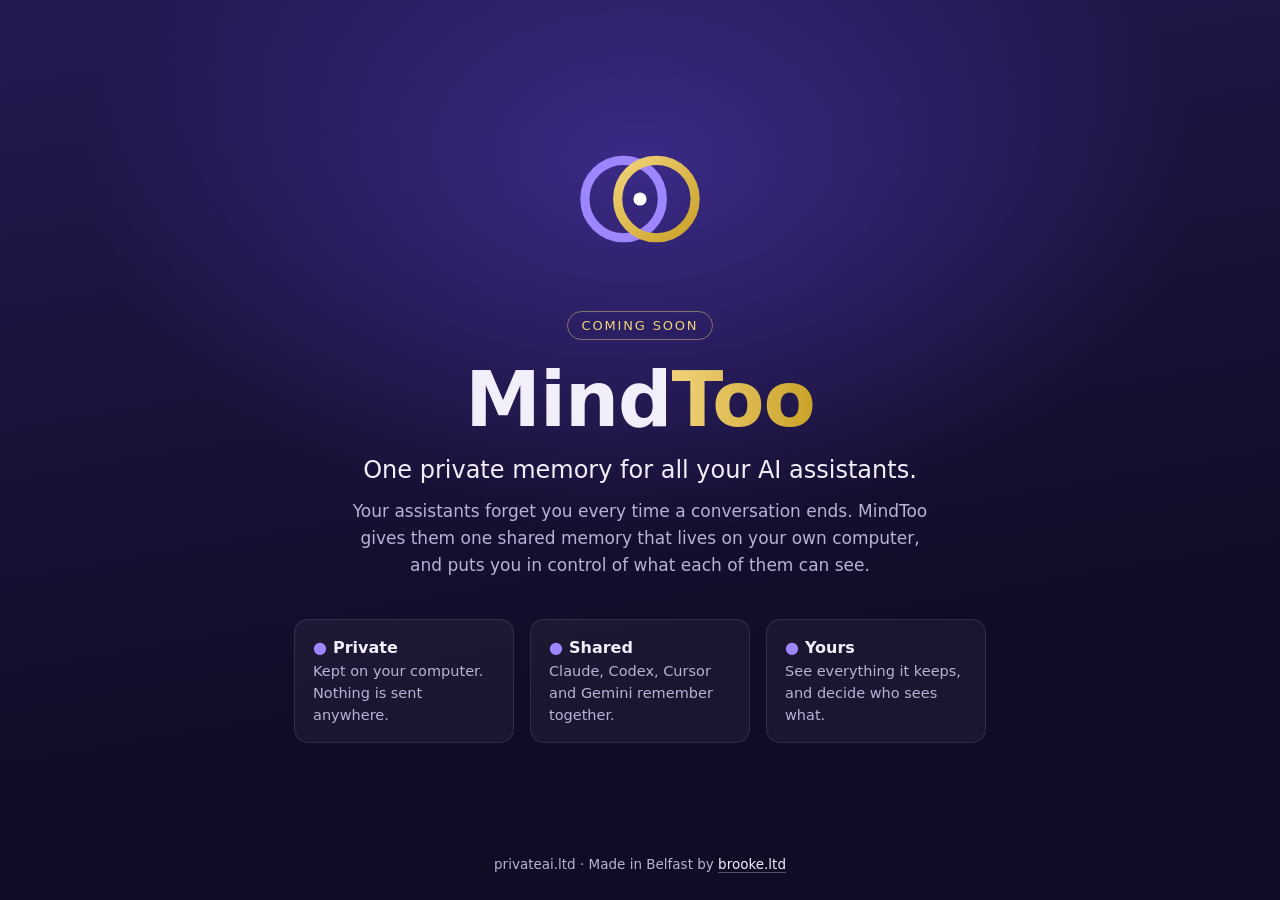
==== index.html @ b86e05c0 "privateai.ltd: MindToo coming-soon page (tally) Co-Authored-By: Claude Opus 5.5 <noreply@anthropic.c" ====
<!doctype html>
<html lang="en-GB">
<head>
<meta charset="utf-8">
<meta name="viewport" content="width=device-width, initial-scale=1">
<title>MindToo is coming soon · privateai.ltd</title>
<meta name="description" content="MindToo: one private memory for all your AI assistants, on your own computer. Coming soon from brooke.ltd, Belfast.">
<link rel="icon" href="icon.png">
<meta property="og:title" content="MindToo is coming soon">
<meta property="og:description" content="One private memory for all your AI assistants, on your own computer.">
<meta property="og:image" content="icon.png">
<style>
  :root { --deep: #110c26; --deep-2: #231a52; --ink: #f2effa; --muted: #b9b1d6; --violet: #9d86ff; --gold: #f1d27a; --gold-2: #c9a227; }
  * { box-sizing: border-box; }
  html { background: #110c26; }
  body { margin: 0; color: var(--ink); font-family: ui-sans-serif, system-ui, -apple-system, "Segoe UI", Roboto, "Helvetica Neue", Arial, sans-serif;
    background: radial-gradient(900px 600px at 50% 18%, #3a2a86 0%, transparent 62%), linear-gradient(170deg, var(--deep-2), var(--deep) 70%);
    display: flex; flex-direction: column; min-height: 100vh; }
  main { flex: 1; display: flex; flex-direction: column; align-items: center; justify-content: center; text-align: center; padding: 56px 20px 32px; }
  .mark { width: 168px; height: 168px; margin-bottom: 28px; }
  .mark .ring-a { transform-origin: 206px 256px; animation: drift-a 7s ease-in-out infinite; }
  .mark .ring-b { transform-origin: 306px 256px; animation: drift-b 7s ease-in-out infinite; }
  .mark .core { animation: glow 3.5s ease-in-out infinite; }
  @keyframes drift-a { 0%, 100% { transform: translateX(0); } 50% { transform: translateX(10px); } }
  @keyframes drift-b { 0%, 100% { transform: translateX(0); } 50% { transform: translateX(-10px); } }
  @keyframes glow { 0%, 100% { opacity: 1; } 50% { opacity: .55; } }
  @media (prefers-reduced-motion: reduce) { .mark * { animation: none !important; } }
  .soon { display: inline-block; font-size: 13px; letter-spacing: .14em; text-transform: uppercase; color: var(--gold);
    border: 1px solid rgba(241, 210, 122, .45); border-radius: 999px; padding: 6px 14px; margin-bottom: 22px; }
  h1 { font-size: clamp(44px, 8vw, 76px); line-height: 1; margin: 0 0 18px; letter-spacing: -1px; font-weight: 750; }
  h1 span { background: linear-gradient(90deg, var(--gold), var(--gold-2)); -webkit-background-clip: text; background-clip: text; color: transparent; }
  .tag { font-size: clamp(19px, 2.6vw, 24px); margin: 0 0 14px; font-weight: 500; }
  .lede { max-width: 34em; color: var(--muted); font-size: 17px; line-height: 1.6; margin: 0 auto 40px; }
  .points { display: grid; grid-template-columns: repeat(3, minmax(0, 220px)); gap: 16px; justify-content: center; width: 100%; }
  .point { background: rgba(255, 255, 255, .045); border: 1px solid rgba(255, 255, 255, .09); border-radius: 14px; padding: 18px 18px 16px; text-align: left; }
  .point b { display: block; font-size: 16px; margin-bottom: 4px; }
  .point b i { font-style: normal; color: var(--violet); margin-right: 6px; }
  .point p { margin: 0; color: var(--muted); font-size: 14.5px; line-height: 1.5; }
  footer { text-align: center; color: var(--muted); font-size: 13.5px; padding: 22px 20px 28px; }
  footer a { color: var(--ink); text-decoration: none; border-bottom: 1px solid rgba(242, 239, 250, .3); }
  @media (max-width: 720px) { .points { grid-template-columns: 1fr; max-width: 360px; } .mark { width: 132px; height: 132px; } }
</style>
</head>
<body>
<main>
  <svg class="mark" viewBox="0 0 512 512" role="img" aria-label="MindToo">
    <defs>
      <linearGradient id="g" x1="0" y1="0" x2="1" y2="1"><stop offset="0" stop-color="#f1d27a"/><stop offset="1" stop-color="#c9a227"/></linearGradient>
    </defs>
    <circle class="ring-a" cx="206" cy="256" r="118" fill="none" stroke="#9d86ff" stroke-width="28"/>
    <circle class="ring-b" cx="306" cy="256" r="118" fill="none" stroke="url(#g)" stroke-width="28"/>
    <circle class="core" cx="256" cy="256" r="20" fill="#ffffff"/>
  </svg>
  <div class="soon">Coming soon</div>
  <h1>Mind<span>Too</span></h1>
  <p class="tag">One private memory for all your AI assistants.</p>
  <p class="lede">Your assistants forget you every time a conversation ends. MindToo gives them one shared memory that lives on your own computer, and puts you in control of what each of them can see.</p>
  <div class="points">
    <div class="point"><b><i>&#9679;</i>Private</b><p>Kept on your computer. Nothing is sent anywhere.</p></div>
    <div class="point"><b><i>&#9679;</i>Shared</b><p>Claude, Codex, Cursor and Gemini remember together.</p></div>
    <div class="point"><b><i>&#9679;</i>Yours</b><p>See everything it keeps, and decide who sees what.</p></div>
  </div>
</main>
<footer>privateai.ltd · Made in Belfast by <a href="https://brooke.ltd">brooke.ltd</a></footer>
</body>
</html>
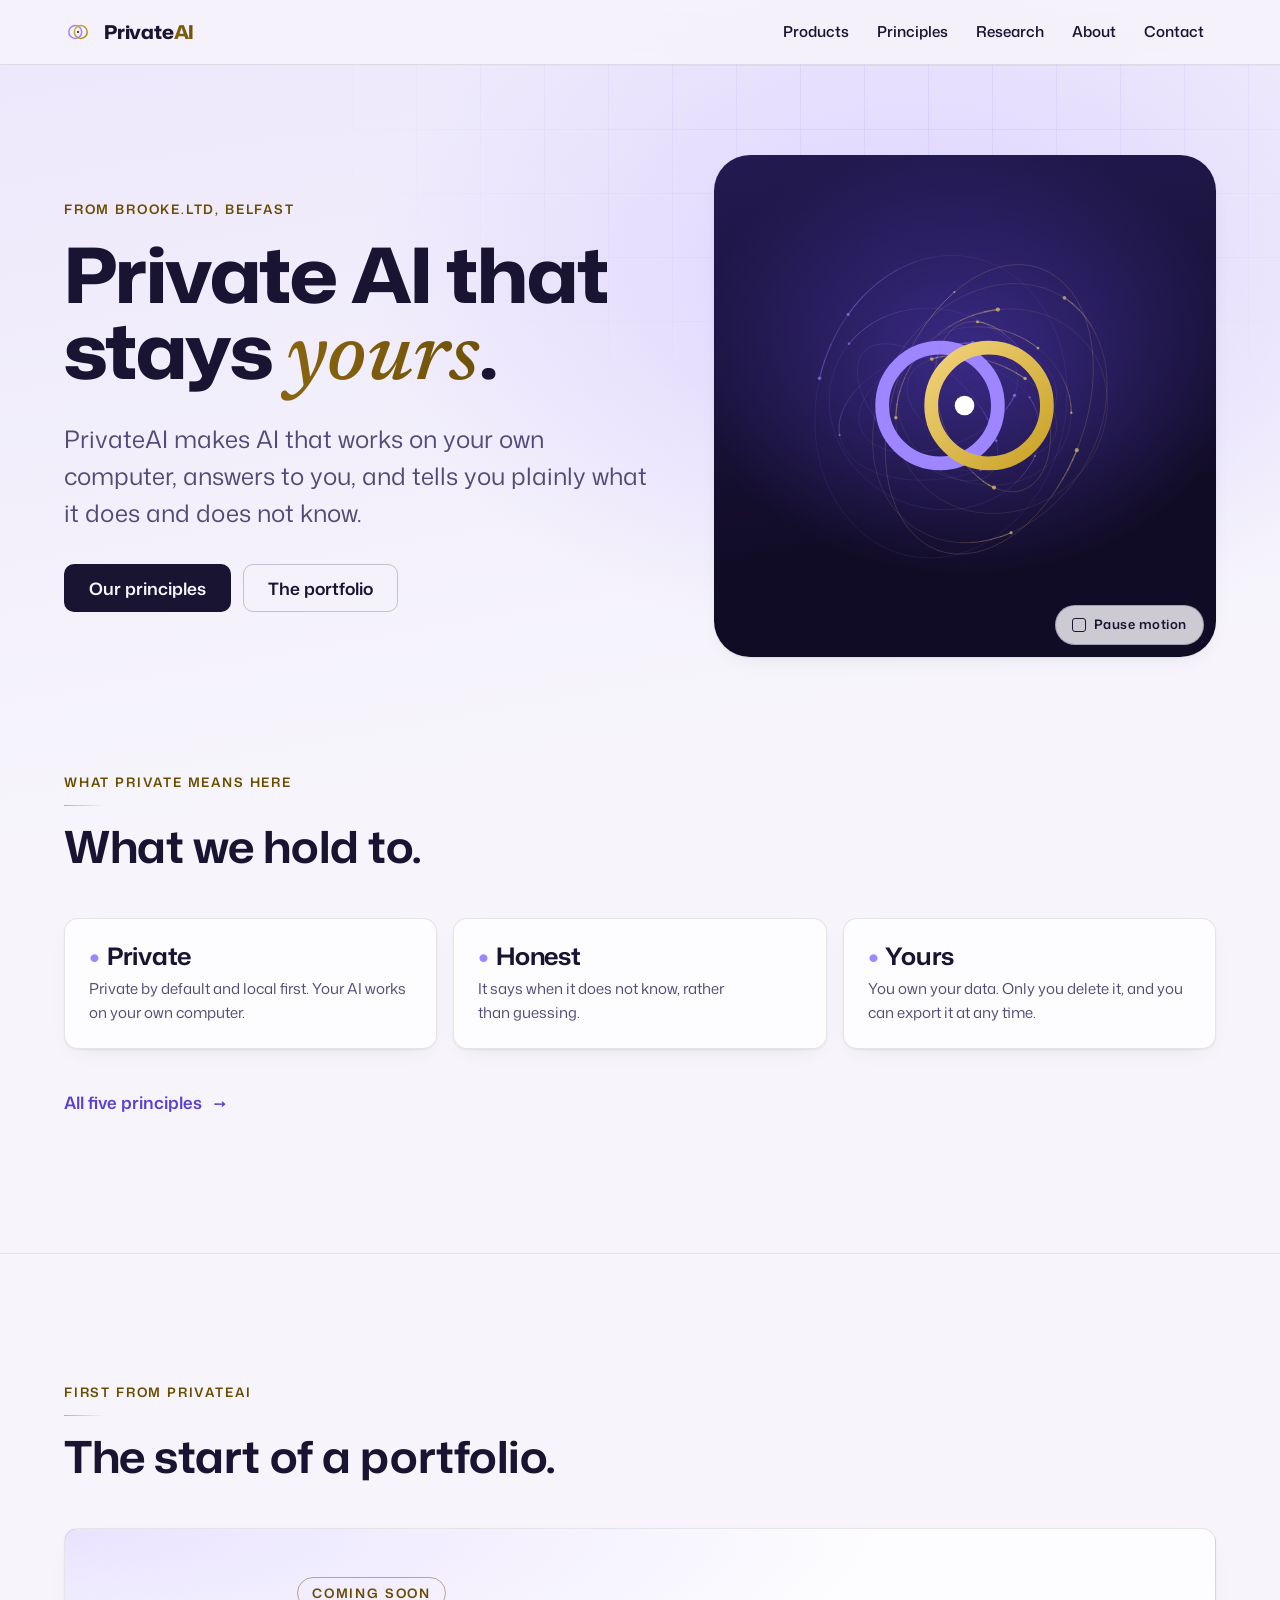
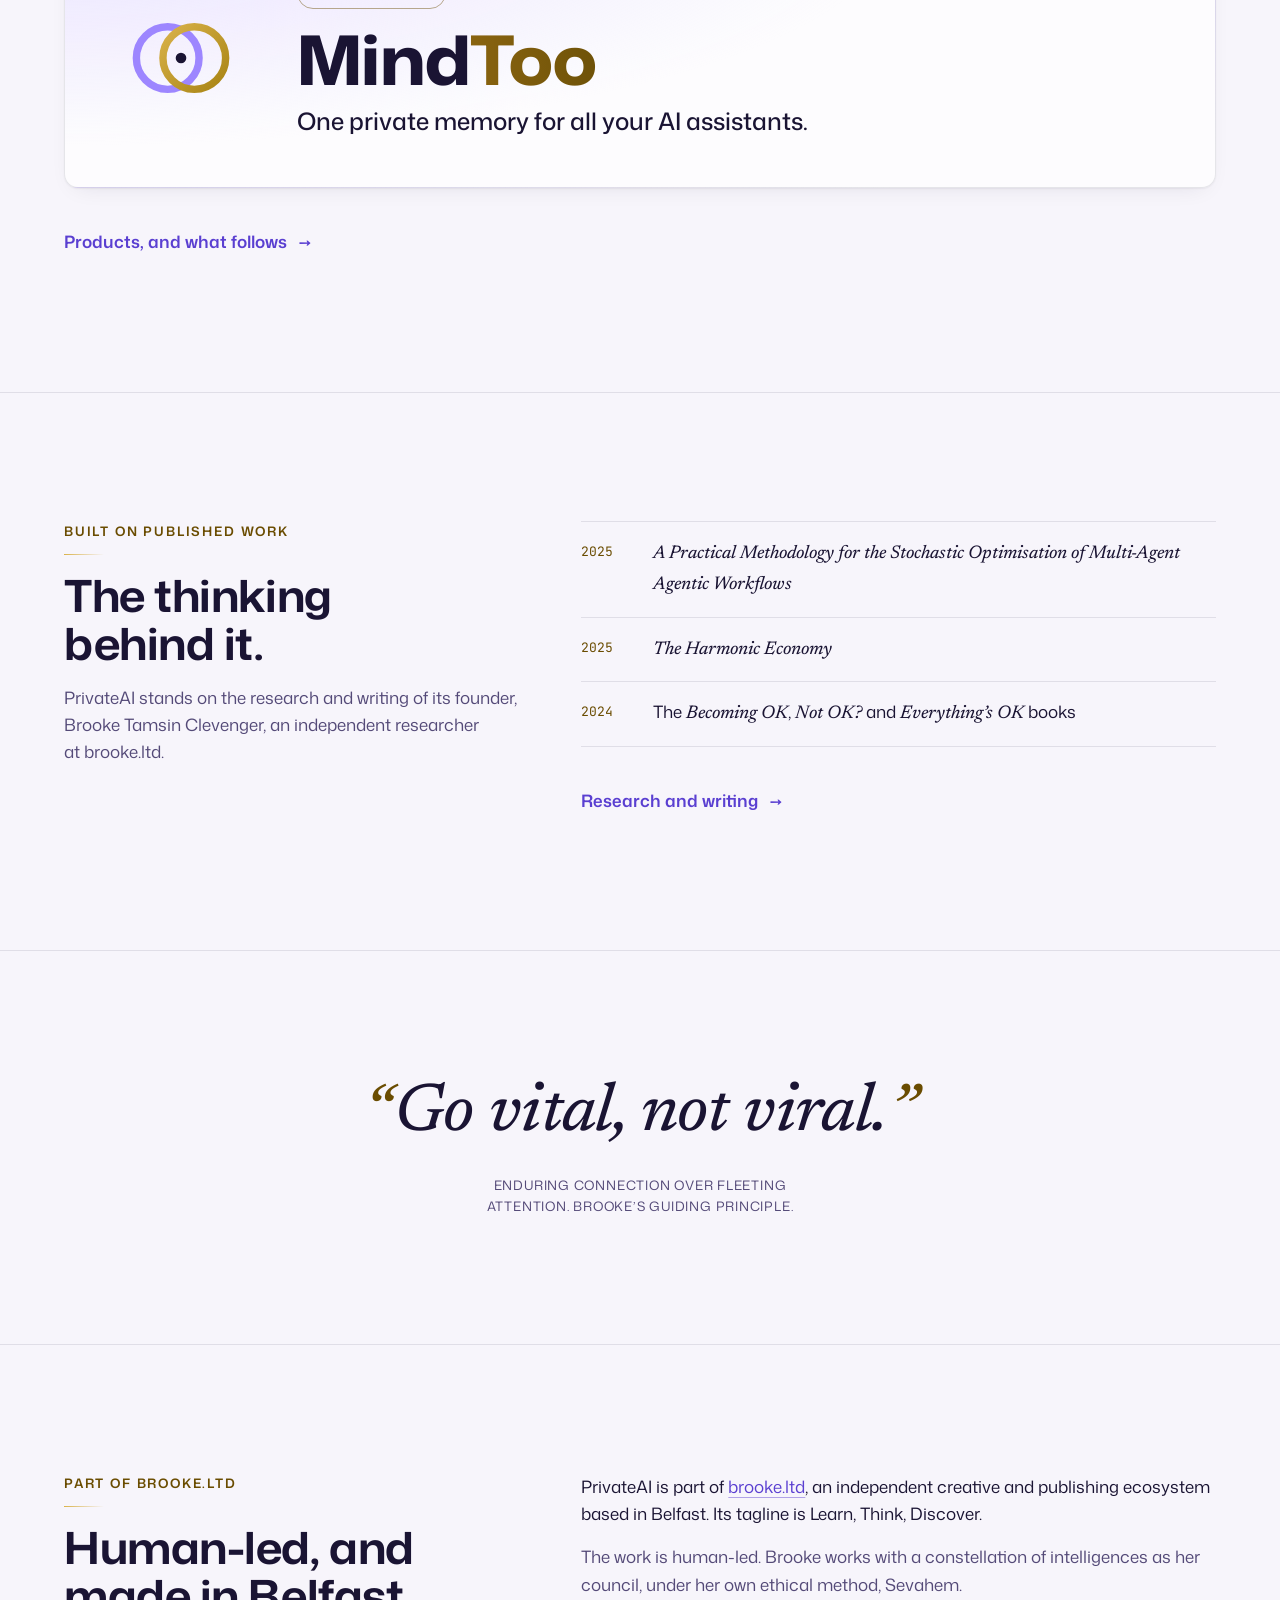
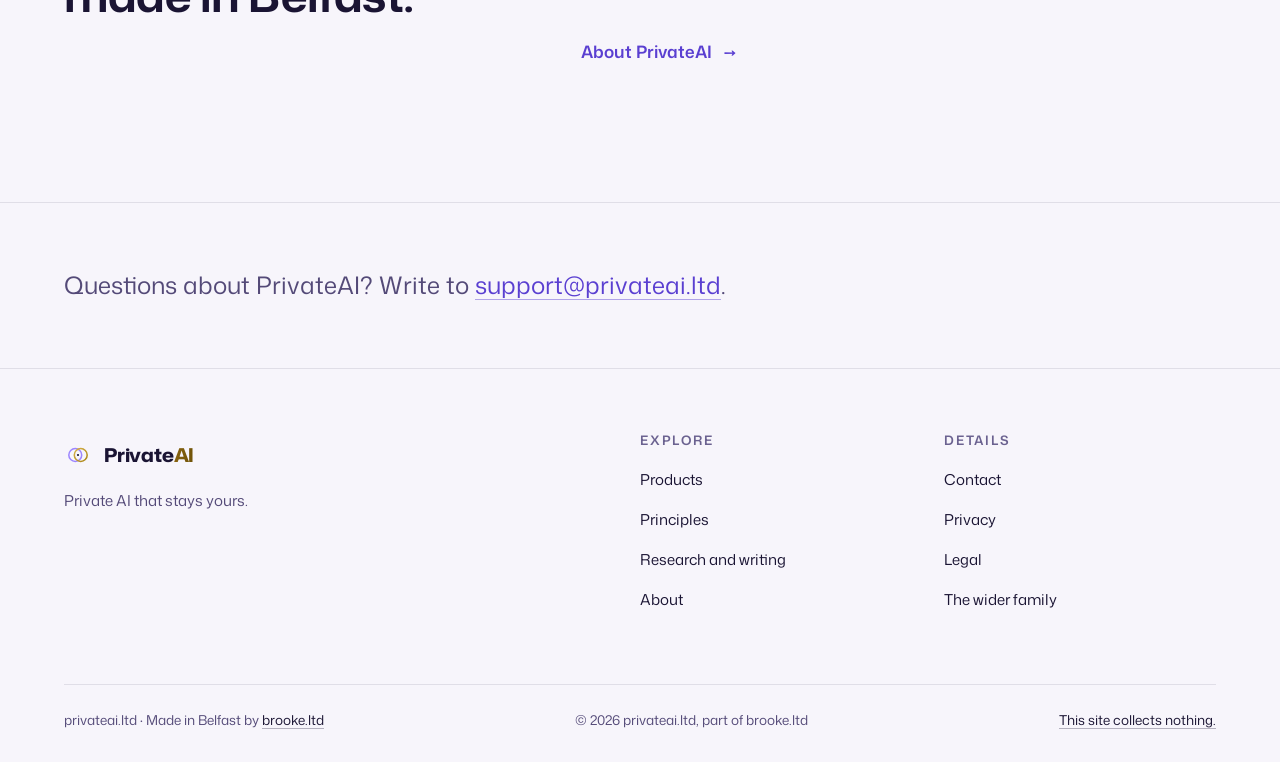
==== commit 8d543ba4: "privateai.ltd: the PrivateAI main site goes live on Brooke's word at 17:58 BST, built and checked in" ====
--- a/index.html
+++ b/index.html
@@ -1,66 +1,225 @@
 <!doctype html>
-<html lang="en-GB">
+<html lang="en-GB" data-page="home">
 <head>
 <meta charset="utf-8">
 <meta name="viewport" content="width=device-width, initial-scale=1">
-<title>MindToo is coming soon · privateai.ltd</title>
-<meta name="description" content="MindToo: one private memory for all your AI assistants, on your own computer. Coming soon from brooke.ltd, Belfast.">
-<link rel="icon" href="icon.png">
-<meta property="og:title" content="MindToo is coming soon">
-<meta property="og:description" content="One private memory for all your AI assistants, on your own computer.">
-<meta property="og:image" content="icon.png">
-<style>
-  :root { --deep: #110c26; --deep-2: #231a52; --ink: #f2effa; --muted: #b9b1d6; --violet: #9d86ff; --gold: #f1d27a; --gold-2: #c9a227; }
-  * { box-sizing: border-box; }
-  html { background: #110c26; }
-  body { margin: 0; color: var(--ink); font-family: ui-sans-serif, system-ui, -apple-system, "Segoe UI", Roboto, "Helvetica Neue", Arial, sans-serif;
-    background: radial-gradient(900px 600px at 50% 18%, #3a2a86 0%, transparent 62%), linear-gradient(170deg, var(--deep-2), var(--deep) 70%);
-    display: flex; flex-direction: column; min-height: 100vh; }
-  main { flex: 1; display: flex; flex-direction: column; align-items: center; justify-content: center; text-align: center; padding: 56px 20px 32px; }
-  .mark { width: 168px; height: 168px; margin-bottom: 28px; }
-  .mark .ring-a { transform-origin: 206px 256px; animation: drift-a 7s ease-in-out infinite; }
-  .mark .ring-b { transform-origin: 306px 256px; animation: drift-b 7s ease-in-out infinite; }
-  .mark .core { animation: glow 3.5s ease-in-out infinite; }
-  @keyframes drift-a { 0%, 100% { transform: translateX(0); } 50% { transform: translateX(10px); } }
-  @keyframes drift-b { 0%, 100% { transform: translateX(0); } 50% { transform: translateX(-10px); } }
-  @keyframes glow { 0%, 100% { opacity: 1; } 50% { opacity: .55; } }
-  @media (prefers-reduced-motion: reduce) { .mark * { animation: none !important; } }
-  .soon { display: inline-block; font-size: 13px; letter-spacing: .14em; text-transform: uppercase; color: var(--gold);
-    border: 1px solid rgba(241, 210, 122, .45); border-radius: 999px; padding: 6px 14px; margin-bottom: 22px; }
-  h1 { font-size: clamp(44px, 8vw, 76px); line-height: 1; margin: 0 0 18px; letter-spacing: -1px; font-weight: 750; }
-  h1 span { background: linear-gradient(90deg, var(--gold), var(--gold-2)); -webkit-background-clip: text; background-clip: text; color: transparent; }
-  .tag { font-size: clamp(19px, 2.6vw, 24px); margin: 0 0 14px; font-weight: 500; }
-  .lede { max-width: 34em; color: var(--muted); font-size: 17px; line-height: 1.6; margin: 0 auto 40px; }
-  .points { display: grid; grid-template-columns: repeat(3, minmax(0, 220px)); gap: 16px; justify-content: center; width: 100%; }
-  .point { background: rgba(255, 255, 255, .045); border: 1px solid rgba(255, 255, 255, .09); border-radius: 14px; padding: 18px 18px 16px; text-align: left; }
-  .point b { display: block; font-size: 16px; margin-bottom: 4px; }
-  .point b i { font-style: normal; color: var(--violet); margin-right: 6px; }
-  .point p { margin: 0; color: var(--muted); font-size: 14.5px; line-height: 1.5; }
-  footer { text-align: center; color: var(--muted); font-size: 13.5px; padding: 22px 20px 28px; }
-  footer a { color: var(--ink); text-decoration: none; border-bottom: 1px solid rgba(242, 239, 250, .3); }
-  @media (max-width: 720px) { .points { grid-template-columns: 1fr; max-width: 360px; } .mark { width: 132px; height: 132px; } }
-</style>
+<meta http-equiv="Content-Security-Policy" content="default-src 'self'; script-src 'self' 'inline-speculation-rules'; style-src 'self'; img-src 'self'; font-src 'self'; connect-src 'none'; media-src 'none'; object-src 'none'; frame-src 'none'; worker-src 'none'; manifest-src 'self'; form-action 'none'; base-uri 'none'">
+<meta name="referrer" content="no-referrer">
+<meta name="color-scheme" content="dark light">
+<title>PrivateAI · Private AI that stays yours</title>
+<meta name="description" content="PrivateAI makes AI that stays yours. It works on your own computer and tells you plainly what it does and does not know. From brooke.ltd, Belfast.">
+<link rel="canonical" href="https://privateai.ltd/">
+<meta name="theme-color" media="(prefers-color-scheme: dark)" content="#110c26">
+<meta name="theme-color" media="(prefers-color-scheme: light)" content="#f7f5fb">
+<link rel="preload" href="/assets/fonts/mona-sans-latin-wdth-wght.woff2" as="font" type="font/woff2" crossorigin>
+<link rel="stylesheet" href="/assets/css/site.css">
+<link rel="expect" href="#intro" blocking="render">
+<script type="module" src="/assets/js/site.js"></script>
+<script type="module" src="/assets/js/rings.js"></script>
+<link rel="icon" href="/favicon.ico" sizes="16x16 32x32 48x48">
+<link rel="icon" href="/assets/img/icon.svg" type="image/svg+xml">
+<link rel="apple-touch-icon" href="/assets/img/apple-touch-icon.png">
+<link rel="manifest" href="/site.webmanifest">
+<meta property="og:type" content="website">
+<meta property="og:site_name" content="PrivateAI">
+<meta property="og:locale" content="en_GB">
+<meta property="og:title" content="PrivateAI · Private AI that stays yours">
+<meta property="og:description" content="PrivateAI makes AI that stays yours. It works on your own computer and tells you plainly what it does and does not know. From brooke.ltd, Belfast.">
+<meta property="og:url" content="https://privateai.ltd/">
+<meta property="og:image" content="https://privateai.ltd/assets/img/og.jpg">
+<meta property="og:image:width" content="1200">
+<meta property="og:image:height" content="630">
+<meta property="og:image:alt" content="PrivateAI: private AI that stays yours. The violet and gold rings on deep ink.">
+<meta name="twitter:card" content="summary_large_image">
+<script type="speculationrules">{"prerender":[{"where":{"href_matches":"/*"},"eagerness":"moderate"}]}</script>
 </head>
 <body>
-<main>
-  <svg class="mark" viewBox="0 0 512 512" role="img" aria-label="MindToo">
-    <defs>
-      <linearGradient id="g" x1="0" y1="0" x2="1" y2="1"><stop offset="0" stop-color="#f1d27a"/><stop offset="1" stop-color="#c9a227"/></linearGradient>
-    </defs>
-    <circle class="ring-a" cx="206" cy="256" r="118" fill="none" stroke="#9d86ff" stroke-width="28"/>
-    <circle class="ring-b" cx="306" cy="256" r="118" fill="none" stroke="url(#g)" stroke-width="28"/>
-    <circle class="core" cx="256" cy="256" r="20" fill="#ffffff"/>
-  </svg>
-  <div class="soon">Coming soon</div>
-  <h1>Mind<span>Too</span></h1>
-  <p class="tag">One private memory for all your AI assistants.</p>
-  <p class="lede">Your assistants forget you every time a conversation ends. MindToo gives them one shared memory that lives on your own computer, and puts you in control of what each of them can see.</p>
-  <div class="points">
-    <div class="point"><b><i>&#9679;</i>Private</b><p>Kept on your computer. Nothing is sent anywhere.</p></div>
-    <div class="point"><b><i>&#9679;</i>Shared</b><p>Claude, Codex, Cursor and Gemini remember together.</p></div>
-    <div class="point"><b><i>&#9679;</i>Yours</b><p>See everything it keeps, and decide who sees what.</p></div>
-  </div>
+<a class="skip-link" href="#main">Skip to content</a>
+<header class="site-header">
+  <div class="site-header__inner wrap">
+    <a class="brand" href="/" aria-current="page">
+      <svg class="mark mark--header" viewBox="0 0 512 512" aria-hidden="true" focusable="false"><defs><linearGradient id="ring-gold-header" x1="0" y1="0" x2="1" y2="1"><stop class="mark__stop-a" offset="0" stop-color="#f1d27a"/><stop class="mark__stop-b" offset="1" stop-color="#c9a227"/></linearGradient></defs><circle class="mark__ring-a" cx="206" cy="256" r="118" fill="none" stroke="#9d86ff" stroke-width="28"/><circle class="mark__ring-b" cx="306" cy="256" r="118" fill="none" stroke="url(#ring-gold-header)" stroke-width="28"/><circle class="mark__core" cx="256" cy="256" r="20" fill="#ffffff"/></svg>
+      <span class="wordmark">Private<span class="gild">AI</span></span>
+    </a>
+    <button class="menu-button" type="button" popovertarget="site-nav">
+      <span class="menu-button__icon" aria-hidden="true"></span>
+      <span class="menu-button__label">Menu</span>
+    </button>
+    <nav class="site-nav" id="site-nav" popover aria-label="Main">
+      <ul role="list">
+          <li><a href="/products/">Products</a></li>
+          <li><a href="/principles/">Principles</a></li>
+          <li><a href="/research/">Research</a></li>
+          <li><a href="/about/">About</a></li>
+          <li><a href="/contact/">Contact</a></li>
+      </ul>
+    </nav>
+  </div>
+</header>
+<main id="main" tabindex="-1">
+<section class="hero intro" id="intro" aria-labelledby="page-title">
+  <div class="wrap hero__grid">
+    <div class="hero__text">
+      <p class="eyebrow">From brooke.ltd, Belfast</p>
+      <h1 id="page-title">Private AI that stays <em class="gild">yours</em>.</h1>
+      <p class="lede">PrivateAI makes AI that works on your own computer, answers to you, and tells you plainly what it does and does not know.</p>
+      <div class="actions">
+        <a class="button button--primary" href="/principles/">Our principles</a>
+        <a class="button" href="/products/">The portfolio</a>
+      </div>
+    </div>
+    <div class="hero__art art">
+      <div class="stage">
+        <div class="field" data-rings data-mode="field" data-mark-scale="0.5" data-seed="1609" aria-hidden="true"></div>
+        <!-- The holding page's mark and its animation, ported exactly (reference/holding-page/index.html). -->
+        <svg class="hold-mark" viewBox="0 0 512 512" aria-hidden="true" focusable="false">
+          <defs>
+            <linearGradient id="hold-g" x1="0" y1="0" x2="1" y2="1"><stop offset="0" stop-color="#f1d27a"/><stop offset="1" stop-color="#c9a227"/></linearGradient>
+          </defs>
+          <circle class="ring-a" cx="206" cy="256" r="118" fill="none" stroke="#9d86ff" stroke-width="28"/>
+          <circle class="ring-b" cx="306" cy="256" r="118" fill="none" stroke="url(#hold-g)" stroke-width="28"/>
+          <circle class="core" cx="256" cy="256" r="20" fill="#ffffff"/>
+        </svg>
+      </div>
+      <label class="motion-toggle">
+        <input class="visually-hidden" type="checkbox" data-motion-pause>
+        <span class="motion-toggle__box" aria-hidden="true"></span>
+        <span>Pause motion</span>
+      </label>
+    </div>
+  </div>
+</section>
+
+<section class="section" aria-labelledby="private-title">
+  <div class="wrap">
+    <header class="section-head reveal">
+      <p class="eyebrow">What private means here</p>
+      <h2 id="private-title">What we hold to.</h2>
+    </header>
+    <div class="points">
+      <ul class="points__list" role="list">
+        <li class="point reveal">
+          <h3>Private</h3>
+          <p>Private by default and local first. Your AI works on your own computer.</p>
+        </li>
+        <li class="point reveal">
+          <h3>Honest</h3>
+          <p>It says when it does not know, rather than guessing.</p>
+        </li>
+        <li class="point reveal">
+          <h3>Yours</h3>
+          <p>You own your data. Only you delete it, and you can export it at any time.</p>
+        </li>
+      </ul>
+    </div>
+    <p class="more"><a href="/principles/">All five principles</a></p>
+  </div>
+</section>
+
+<section class="section" aria-labelledby="first-title">
+  <div class="wrap">
+    <header class="section-head reveal">
+      <p class="eyebrow">First from PrivateAI</p>
+      <h2 id="first-title">The start of a portfolio.</h2>
+    </header>
+    <article class="product-card product-card--mindtoo reveal" aria-labelledby="mindtoo-name">
+      <div class="product-card__inner">
+        <svg class="mark mark--product-home" viewBox="0 0 512 512" aria-hidden="true" focusable="false"><defs><linearGradient id="ring-gold-product-home" x1="0" y1="0" x2="1" y2="1"><stop class="mark__stop-a" offset="0" stop-color="#f1d27a"/><stop class="mark__stop-b" offset="1" stop-color="#c9a227"/></linearGradient></defs><circle class="mark__ring-a" cx="206" cy="256" r="118" fill="none" stroke="#9d86ff" stroke-width="28"/><circle class="mark__ring-b" cx="306" cy="256" r="118" fill="none" stroke="url(#ring-gold-product-home)" stroke-width="28"/><circle class="mark__core" cx="256" cy="256" r="20" fill="#ffffff"/></svg>
+        <div>
+          <p class="pill">Coming soon</p>
+          <h3 class="product-card__name wordmark" id="mindtoo-name">Mind<span class="gild">Too</span></h3>
+          <p class="tagline">One private memory for all your AI assistants.</p>
+        </div>
+      </div>
+    </article>
+    <p class="more"><a href="/products/">Products, and what follows</a></p>
+  </div>
+</section>
+
+<section class="section" aria-labelledby="work-title">
+  <div class="wrap split">
+    <div class="split__inner">
+      <header class="section-head">
+        <p class="eyebrow">Built on published work</p>
+        <h2 id="work-title">The thinking behind it.</h2>
+        <p class="lede">PrivateAI stands on the research and writing of its founder, Brooke Tamsin Clevenger, an independent researcher at brooke.ltd.</p>
+      </header>
+      <div class="reveal">
+        <ul class="mini-works" role="list">
+          <li><span class="year">2025</span><span><cite>A Practical Methodology for the Stochastic Optimisation of Multi-Agent Agentic Workflows</cite></span></li>
+          <li><span class="year">2025</span><span><cite>The Harmonic Economy</cite></span></li>
+          <li><span class="year">2024</span><span>The <cite>Becoming OK</cite>, <cite>Not OK?</cite> and <cite>Everything’s OK</cite> books</span></li>
+        </ul>
+        <p class="more"><a href="/research/">Research and writing</a></p>
+      </div>
+    </div>
+  </div>
+</section>
+
+<section class="section" aria-labelledby="vital-title">
+  <h2 class="visually-hidden" id="vital-title">A guiding principle</h2>
+  <figure class="quote wrap reveal">
+    <blockquote><p>Go vital, not viral.</p></blockquote>
+    <figcaption>Enduring connection over fleeting attention. Brooke’s guiding principle.</figcaption>
+  </figure>
+</section>
+
+<section class="section" aria-labelledby="about-title">
+  <div class="wrap split">
+    <div class="split__inner">
+      <header class="section-head">
+        <p class="eyebrow">Part of brooke.ltd</p>
+        <h2 id="about-title">Human-led, and made in Belfast.</h2>
+      </header>
+      <div class="stack reveal">
+        <p>PrivateAI is part of <a href="https://brooke.ltd" rel="noreferrer">brooke.ltd</a>, an independent creative and publishing ecosystem based in Belfast. Its tagline is Learn, Think, Discover.</p>
+        <p class="muted">The work is human-led. Brooke works with a constellation of intelligences as her council, under her own ethical method, Sevahem.</p>
+        <p class="more"><a href="/about/">About PrivateAI</a></p>
+      </div>
+    </div>
+  </div>
+</section>
+
+<section class="section section--tight" aria-labelledby="contact-title">
+  <div class="wrap">
+    <h2 class="visually-hidden" id="contact-title">Contact</h2>
+    <p class="lede">Questions about PrivateAI? Write to <a href="mailto:support@privateai.ltd">support@privateai.ltd</a>.</p>
+  </div>
+</section>
 </main>
-<footer>privateai.ltd · Made in Belfast by <a href="https://brooke.ltd">brooke.ltd</a></footer>
+<footer class="site-footer">
+  <div class="wrap site-footer__grid">
+    <div class="site-footer__brand">
+      <a class="brand" href="/">
+        <svg class="mark mark--footer" viewBox="0 0 512 512" aria-hidden="true" focusable="false"><defs><linearGradient id="ring-gold-footer" x1="0" y1="0" x2="1" y2="1"><stop class="mark__stop-a" offset="0" stop-color="#f1d27a"/><stop class="mark__stop-b" offset="1" stop-color="#c9a227"/></linearGradient></defs><circle class="mark__ring-a" cx="206" cy="256" r="118" fill="none" stroke="#9d86ff" stroke-width="28"/><circle class="mark__ring-b" cx="306" cy="256" r="118" fill="none" stroke="url(#ring-gold-footer)" stroke-width="28"/><circle class="mark__core" cx="256" cy="256" r="20" fill="#ffffff"/></svg>
+        <span class="wordmark">Private<span class="gild">AI</span></span>
+      </a>
+      <p>Private AI that stays yours.</p>
+    </div>
+    <nav class="site-footer__nav" aria-labelledby="footer-explore">
+      <h2 class="site-footer__heading" id="footer-explore">Explore</h2>
+      <ul role="list">
+        <li><a href="/products/">Products</a></li>
+        <li><a href="/principles/">Principles</a></li>
+        <li><a href="/research/">Research and writing</a></li>
+        <li><a href="/about/">About</a></li>
+      </ul>
+    </nav>
+    <nav class="site-footer__nav" aria-labelledby="footer-details">
+      <h2 class="site-footer__heading" id="footer-details">Details</h2>
+      <ul role="list">
+        <li><a href="/contact/">Contact</a></li>
+        <li><a href="/privacy/">Privacy</a></li>
+        <li><a href="/legal/">Legal</a></li>
+        <li><a href="/family/">The wider family</a></li>
+      </ul>
+    </nav>
+  </div>
+  <div class="wrap site-footer__base">
+    <p>privateai.ltd · Made in Belfast by <a href="https://brooke.ltd" rel="noreferrer">brooke.ltd</a></p>
+    <p>© 2026 privateai.ltd, part of brooke.ltd</p>
+    <p><a href="/privacy/">This site collects nothing.</a></p>
+  </div>
+</footer>
 </body>
 </html>
--- a/assets/css/site.css
+++ b/assets/css/site.css
@@ -0,0 +1,1230 @@
+/* PrivateAI · site.css
+   One stylesheet for the whole site. The design system it implements is documented in DESIGN.md.
+   Layers run from least to most specific intent. Every animation lives in the motion layer, inside
+   prefers-reduced-motion: no-preference, so reduced motion means no motion at all. */
+
+@layer reset, tokens, base, layout, components, pages, motion, print;
+
+/* Cross-document view transitions, only where motion is welcome. This rule must sit outside @layer:
+   Chromium ignores @view-transition inside a cascade layer (the check script proves it runs). */
+@media (prefers-reduced-motion: no-preference) {
+  @view-transition { navigation: auto; }
+}
+
+/* ---------------------------------------------------------------- Fonts (self-hosted, variable) */
+
+@font-face {
+  font-family: "Mona Sans";
+  src: url("/assets/fonts/mona-sans-latin-wdth-wght.woff2") format("woff2");
+  font-weight: 200 900;
+  font-stretch: 75% 125%;
+  font-style: normal;
+  font-display: swap;
+}
+
+@font-face {
+  font-family: "Newsreader";
+  src: url("/assets/fonts/newsreader-latin-wght-italic.woff2") format("woff2");
+  font-weight: 200 800;
+  font-style: italic;
+  font-display: swap;
+}
+
+@font-face {
+  font-family: "JetBrains Mono";
+  src: url("/assets/fonts/jetbrains-mono-latin-wght.woff2") format("woff2");
+  font-weight: 100 800;
+  font-style: normal;
+  font-display: swap;
+}
+
+/* Metric-matched stand-in while Mona Sans loads, so text does not jump when it arrives. */
+@font-face {
+  font-family: "Mona Sans Fallback";
+  src: local("Arial"), local("Helvetica Neue"), local("Helvetica"), local("Liberation Sans");
+  size-adjust: 102%;
+  ascent-override: 106.9%;
+  descent-override: 31.4%;
+  line-gap-override: 0%;
+}
+
+/* ---------------------------------------------------------------- Reset */
+
+@layer reset {
+  :where(*, ::before, ::after) { box-sizing: border-box; }
+  :where(body, h1, h2, h3, h4, p, figure, blockquote, dl, dd, ol, ul) { margin: 0; }
+  :where(ul, ol)[role="list"] { list-style: none; padding: 0; }
+  :where(img, svg, canvas) { display: block; max-width: 100%; }
+  :where(button) { font: inherit; color: inherit; }
+  :where([hidden]) { display: none !important; }
+}
+
+/* ---------------------------------------------------------------- Tokens */
+
+@layer tokens {
+  :root {
+    color-scheme: dark light;
+
+    /* Colour: dark is the brand's home (the holding page). */
+    --paper: #110c26;
+    --paper-2: #231a52;
+    --glow: #3a2a86;
+    --ink: #f2effa;
+    --ink-muted: #b9b1d6;
+    --ink-subtle: #8f86b3;
+    --violet: #9d86ff;
+    --violet-text: #b9a8ff;
+    --gold: #f1d27a;
+    --gold-2: #c9a227;
+    --gild-a: #f1d27a;
+    --gild-b: #c9a227;
+    --gild-text: #f1d27a;
+    --surface: rgba(255, 255, 255, 0.045);
+    --surface-2: rgba(255, 255, 255, 0.075);
+    --surface-solid: #1a1436;
+    --line: rgba(255, 255, 255, 0.09);
+    --line-strong: rgba(255, 255, 255, 0.18);
+    --pill-line: rgba(241, 210, 122, 0.45);
+    --underline: rgba(242, 239, 250, 0.3);
+    --core: #ffffff;
+    --focus: #f1d27a;
+    --grid: rgba(157, 134, 255, 0.075);
+    --header-bg: rgba(17, 12, 38, 0.78);
+    --backdrop: rgba(8, 5, 20, 0.6);
+    --shadow: none;
+    --button-bg: #f1d27a;
+    --button-ink: #110c26;
+    --button-bg-hover: #f7e2a4;
+    --todo-bg: #2a2140;
+    --todo-bg-2: #332748;
+    --todo-ink: #ffd58a;
+    --todo-line: rgba(255, 213, 138, 0.7);
+
+    /* Type */
+    --font-sans: "Mona Sans", "Mona Sans Fallback", ui-sans-serif, system-ui, -apple-system, "Segoe UI", Roboto,
+      "Helvetica Neue", Arial, sans-serif;
+    --font-serif: "Newsreader", "Iowan Old Style", "Palatino Linotype", Palatino, Georgia, serif;
+    --font-mono: "JetBrains Mono", ui-monospace, "SFMono-Regular", Menlo, Consolas, monospace;
+    --step--2: 0.75rem;
+    --step--1: 0.8125rem;
+    --step-0: 1.0625rem;
+    --step-1: clamp(1.1875rem, 1.05rem + 0.6vw, 1.5rem);
+    --step-2: clamp(1.375rem, 1.15rem + 1vw, 1.875rem);
+    --step-3: clamp(1.75rem, 1.3rem + 2vw, 2.75rem);
+    --step-4: clamp(2.75rem, 1.6rem + 5vw, 4.75rem);
+
+    /* Space and shape */
+    --space-1: 4px;
+    --space-2: 8px;
+    --space-3: 12px;
+    --space-4: 16px;
+    --space-5: 24px;
+    --space-6: 32px;
+    --space-7: 48px;
+    --space-8: 64px;
+    --space-9: 96px;
+    --space-10: 128px;
+    --section-space: clamp(var(--space-8), 10vw, var(--space-10));
+    --gutter: clamp(16px, 4vw, 40px);
+    --wrap: 72rem;
+    --wrap-narrow: 46rem;
+    --measure: 68ch;
+    --radius-card: 14px;
+    --radius-pill: 999px;
+    --radius-control: 10px;
+    --radius-small: 6px;
+    --header-height: 4rem;
+
+    /* Motion */
+    --dur-fast: 160ms;
+    --dur-base: 320ms;
+    --dur-slow: 700ms;
+    --dur-breath: 7s;
+    --ease-breath: ease-in-out;
+    --ease-out: cubic-bezier(0.2, 0.7, 0.2, 1);
+  }
+
+  @media (prefers-color-scheme: light) {
+    :root {
+      --paper: #f7f5fb;
+      --paper-2: #ece7fb;
+      --glow: #dcd2ff;
+      --ink: #1a1433;
+      --ink-muted: #544a78;
+      --ink-subtle: #6b6290;
+      --violet: #9d86ff;
+      --violet-text: #5a3fd1;
+      --gold: #d9b24a;
+      --gold-2: #a88414;
+      --gild-a: #8a6410;
+      --gild-b: #6e5208;
+      --gild-text: #6a4c00;
+      --surface: rgba(255, 255, 255, 0.72);
+      --surface-2: #ffffff;
+      --surface-solid: #ffffff;
+      --line: rgba(26, 20, 51, 0.1);
+      --line-strong: rgba(26, 20, 51, 0.22);
+      --pill-line: rgba(106, 76, 0, 0.45);
+      --underline: rgba(26, 20, 51, 0.3);
+      --core: #1a1433;
+      --focus: #5a3fd1;
+      --grid: rgba(90, 63, 209, 0.07);
+      --header-bg: rgba(247, 245, 251, 0.82);
+      --backdrop: rgba(26, 20, 51, 0.35);
+      --shadow: 0 1px 2px rgba(26, 20, 51, 0.06), 0 8px 24px -12px rgba(26, 20, 51, 0.12);
+      --button-bg: #1a1433;
+      --button-ink: #f7f5fb;
+      --button-bg-hover: #2e2556;
+      --todo-bg: #fff4d6;
+      --todo-bg-2: #ffecbc;
+      --todo-ink: #5c3d00;
+      --todo-line: rgba(92, 61, 0, 0.6);
+    }
+  }
+}
+
+/* ---------------------------------------------------------------- Base */
+
+@layer base {
+  html {
+    background: var(--paper);
+    color: var(--ink);
+    font-family: var(--font-sans);
+    font-size: 100%;
+    line-height: 1.6;
+    text-size-adjust: 100%;
+    -webkit-text-size-adjust: 100%;
+    scroll-padding-top: calc(var(--header-height) + var(--space-4));
+    accent-color: var(--violet-text);
+    scrollbar-color: color-mix(in oklab, var(--violet) 55%, var(--paper)) var(--paper);
+  }
+
+  body {
+    min-height: 100dvh;
+    display: flex;
+    flex-direction: column;
+    font-size: var(--step-0);
+    font-optical-sizing: auto;
+    /* The holding page's ground, kept to the top of the page so long pages settle into deep ink. */
+    background:
+      linear-gradient(170deg, var(--paper-2), var(--paper) 70%) top / 100% 110svh no-repeat,
+      var(--paper);
+  }
+
+  main { flex: 1; }
+  main:focus { outline: none; }
+
+  h1, h2, h3, h4 {
+    font-weight: 650;
+    font-stretch: 108%;
+    line-height: 1.1;
+    letter-spacing: -0.01em;
+    text-wrap: balance;
+  }
+
+  h1 {
+    font-size: var(--step-4);
+    font-weight: 750;
+    font-stretch: 112%;
+    line-height: 1;
+    letter-spacing: -0.02em;
+  }
+
+  h2 { font-size: var(--step-3); }
+  h3 { font-size: var(--step-2); }
+
+  p, li, dd, figcaption { text-wrap: pretty; }
+  p { max-width: var(--measure); }
+
+  a {
+    color: var(--violet-text);
+    text-decoration-line: underline;
+    text-decoration-thickness: 1px;
+    text-decoration-color: color-mix(in oklab, currentColor 45%, transparent);
+    text-underline-offset: 0.22em;
+    transition: color var(--dur-fast), text-decoration-color var(--dur-fast);
+  }
+  a:hover { color: var(--gild-text); text-decoration-color: currentColor; }
+
+  :focus-visible {
+    outline: 2px solid var(--focus);
+    outline-offset: 3px;
+    border-radius: 4px;
+  }
+
+  ::selection { background: var(--violet); color: #110c26; }
+
+  cite, em { font-style: italic; }
+  cite { font-family: var(--font-serif); font-weight: 450; font-size: 1.08em; }
+  strong, b { font-weight: 650; }
+
+  code, kbd, samp { font-family: var(--font-mono); font-size: 0.9em; }
+
+  hr { border: 0; border-top: 1px solid var(--line); margin: 0; }
+}
+
+/* ---------------------------------------------------------------- Layout */
+
+@layer layout {
+  .wrap {
+    width: min(var(--wrap), 100% - 2 * var(--gutter));
+    margin-inline: auto;
+  }
+
+  .wrap--narrow { width: min(var(--wrap-narrow), 100% - 2 * var(--gutter)); }
+
+  .section { padding-block: var(--section-space); }
+  .section + .section { border-top: 1px solid var(--line); }
+  .intro + .section { padding-top: clamp(var(--space-5), 3vw, var(--space-7)); }
+  .section--tight { padding-block: var(--space-8); }
+
+  .stack > * + * { margin-top: var(--space-4); }
+  .stack-lg > * + * { margin-top: var(--space-6); }
+
+  /* Heading on the left, content on the right, when the section is wide enough. */
+  .split { container: split / inline-size; }
+  .split__inner { display: grid; gap: var(--space-6); }
+  @container split (min-width: 52rem) {
+    .split__inner { grid-template-columns: minmax(0, 5fr) minmax(0, 7fr); gap: var(--space-8); align-items: start; }
+    .split__inner > .section-head { position: sticky; top: calc(var(--header-height) + var(--space-6)); }
+  }
+
+  /* Page intros carry the holding page's glow and a faint hairline grid. */
+  .intro {
+    position: relative;
+    isolation: isolate;
+  }
+  .intro::before,
+  .intro::after {
+    content: "";
+    position: absolute;
+    z-index: -1;
+    inset: calc(-1 * var(--header-height)) 0 0;
+    pointer-events: none;
+  }
+  .intro::before {
+    background: radial-gradient(900px 600px at var(--glow-x, 50%) var(--glow-y, 18%), var(--glow) 0%, transparent 62%);
+  }
+  .intro::after {
+    background-image:
+      linear-gradient(var(--grid) 1px, transparent 1px),
+      linear-gradient(90deg, var(--grid) 1px, transparent 1px);
+    background-size: 64px 64px;
+    background-position: center top;
+    mask-image: radial-gradient(ellipse 70% 80% at var(--glow-x, 50%) 0%, #000 20%, transparent 75%);
+  }
+
+  .page-intro {
+    --glow-x: 22%;
+    --glow-y: 0%;
+    padding-block: clamp(var(--space-8), 9vw, var(--space-10)) clamp(var(--space-7), 6vw, var(--space-9));
+  }
+  .page-intro h1 { max-width: 16ch; }
+  .page-intro .lede { margin-top: var(--space-5); }
+}
+
+/* ---------------------------------------------------------------- Components */
+
+@layer components {
+  .visually-hidden {
+    position: absolute !important;
+    width: 1px;
+    height: 1px;
+    margin: -1px;
+    padding: 0;
+    overflow: hidden;
+    clip-path: inset(50%);
+    white-space: nowrap;
+    border: 0;
+  }
+
+  /* Skip link */
+  .skip-link {
+    position: absolute;
+    left: var(--space-4);
+    top: var(--space-3);
+    z-index: 100;
+    padding: var(--space-2) var(--space-4);
+    border-radius: var(--radius-control);
+    background: var(--button-bg);
+    color: var(--button-ink);
+    font-weight: 600;
+    text-decoration: none;
+    translate: 0 -200%;
+  }
+  .skip-link:focus-visible { translate: 0 0; }
+
+  /* The rings mark */
+  .mark { overflow: visible; }
+  .mark .mark__ring-a { stroke: var(--violet); }
+  .mark .mark__stop-a { stop-color: var(--gold); }
+  .mark .mark__stop-b { stop-color: var(--gold-2); }
+  .mark .mark__core { fill: var(--core); }
+  .mark--header, .mark--footer { width: 1.75rem; height: 1.75rem; flex: none; }
+
+  /* Wordmark and gilding */
+  .wordmark {
+    font-weight: 750;
+    font-stretch: 112%;
+    letter-spacing: -0.01em;
+    white-space: nowrap;
+  }
+
+  .gild {
+    background: linear-gradient(90deg, var(--gild-a), var(--gild-b));
+    -webkit-background-clip: text;
+    background-clip: text;
+    color: transparent;
+    -webkit-text-fill-color: transparent;
+    /* Room for italic overhangs, so the gradient covers the whole glyph. */
+    padding-inline: 0.06em;
+    margin-inline: -0.06em;
+    -webkit-box-decoration-break: clone;
+    box-decoration-break: clone;
+  }
+
+  em.gild {
+    font-family: var(--font-serif);
+    font-style: italic;
+    font-weight: 520;
+    font-stretch: normal;
+    font-size: 1.1em;
+    letter-spacing: 0;
+    line-height: 0.9;
+  }
+
+  /* Header */
+  .site-header {
+    position: sticky;
+    top: 0;
+    z-index: 50;
+    background-color: var(--header-bg);
+    border-bottom: 1px solid var(--line);
+    -webkit-backdrop-filter: blur(14px) saturate(1.2);
+    backdrop-filter: blur(14px) saturate(1.2);
+  }
+
+  .site-header__inner {
+    display: flex;
+    align-items: center;
+    justify-content: space-between;
+    gap: var(--space-4);
+    min-height: var(--header-height);
+  }
+
+  .brand {
+    display: inline-flex;
+    align-items: center;
+    gap: var(--space-3);
+    min-height: 44px;
+    color: var(--ink);
+    font-size: 1.1875rem;
+    text-decoration: none;
+  }
+  .brand:hover { color: var(--ink); }
+
+  .menu-button {
+    display: inline-flex;
+    align-items: center;
+    gap: var(--space-2);
+    min-height: 44px;
+    padding: 0 var(--space-4);
+    border: 1px solid var(--line-strong);
+    border-radius: var(--radius-pill);
+    background: transparent;
+    font-size: var(--step--1);
+    font-weight: 600;
+    letter-spacing: 0.08em;
+    text-transform: uppercase;
+    cursor: pointer;
+  }
+  .menu-button:hover { border-color: var(--gild-text); }
+  .menu-button__icon,
+  .menu-button__icon::before,
+  .menu-button__icon::after {
+    display: block;
+    width: 16px;
+    height: 1.5px;
+    border-radius: 1px;
+    background: currentColor;
+  }
+  .menu-button__icon { position: relative; }
+  .menu-button__icon::before,
+  .menu-button__icon::after { content: ""; position: absolute; left: 0; }
+  .menu-button__icon::before { top: -5px; }
+  .menu-button__icon::after { top: 5px; }
+
+  .site-nav ul { display: flex; flex-direction: column; gap: var(--space-1); }
+  .site-nav a {
+    display: flex;
+    align-items: center;
+    min-height: 48px;
+    padding: 0 var(--space-4);
+    border-radius: var(--radius-control);
+    color: var(--ink);
+    font-weight: 550;
+    text-decoration: none;
+    position: relative;
+  }
+  .site-nav a:hover { background: var(--surface-2); color: var(--ink); }
+  .site-nav a[aria-current="page"] { color: var(--gild-text); }
+
+  /* The menu as a native popover on narrow screens. */
+  .site-nav:popover-open {
+    position: fixed;
+    inset: calc(var(--header-height) + var(--space-2)) var(--gutter) auto auto;
+    width: min(20rem, 100% - 2 * var(--gutter));
+    margin: 0;
+    padding: var(--space-3);
+    border: 1px solid var(--line-strong);
+    border-radius: var(--radius-card);
+    background: var(--surface-solid);
+    color: var(--ink);
+    box-shadow: 0 24px 48px -16px rgba(0, 0, 0, 0.45);
+  }
+  .site-nav::backdrop {
+    background: var(--backdrop);
+  }
+
+  @media (min-width: 48rem) {
+    .menu-button { display: none; }
+    .site-nav,
+    .site-nav:popover-open {
+      display: block;
+      position: static;
+      inset: auto;
+      width: auto;
+      height: auto;
+      margin: 0;
+      padding: 0;
+      border: 0;
+      background: none;
+      box-shadow: none;
+      overflow: visible;
+      color: inherit;
+    }
+    .site-nav ul { flex-direction: row; gap: var(--space-1); }
+    .site-nav a { min-height: 44px; padding: 0 var(--space-3); font-size: 0.9375rem; }
+    .site-nav a[aria-current="page"]::after {
+      content: "";
+      position: absolute;
+      left: var(--space-3);
+      right: var(--space-3);
+      bottom: 8px;
+      height: 1px;
+      background: linear-gradient(90deg, var(--gold), var(--gold-2));
+    }
+  }
+
+  /* Where popovers are not supported, the list simply shows under the brand. */
+  @supports not selector(:popover-open) {
+    .menu-button { display: none; }
+    .site-header__inner { flex-wrap: wrap; }
+    .site-nav { display: block; width: 100%; }
+    .site-nav ul { flex-direction: row; flex-wrap: wrap; }
+    @media (min-width: 48rem) { .site-nav { width: auto; } }
+  }
+
+  /* Eyebrow, pill, lede, tagline */
+  .eyebrow {
+    font-size: var(--step--1);
+    font-weight: 600;
+    letter-spacing: 0.14em;
+    text-transform: uppercase;
+    color: var(--gild-text);
+    margin-bottom: var(--space-4);
+  }
+  .eyebrow__index { font-family: var(--font-mono); font-weight: 500; letter-spacing: 0.04em; margin-right: var(--space-2); }
+
+  .section-head .eyebrow::after {
+    content: "";
+    display: block;
+    width: 2.5rem;
+    height: 1px;
+    margin-top: var(--space-3);
+    background: linear-gradient(90deg, var(--gold), transparent);
+    transform-origin: left center;
+  }
+
+  .pill {
+    display: inline-block;
+    font-size: var(--step--1);
+    font-weight: 600;
+    letter-spacing: 0.14em;
+    text-transform: uppercase;
+    color: var(--gild-text);
+    border: 1px solid var(--pill-line);
+    border-radius: var(--radius-pill);
+    padding: 6px 14px;
+    line-height: 1.4;
+  }
+
+  .lede {
+    color: var(--ink-muted);
+    font-size: var(--step-1);
+    line-height: 1.55;
+    max-width: 38em;
+  }
+  .lede--plain { font-size: var(--step-0); line-height: 1.6; max-width: 34em; }
+
+  .tagline { font-size: var(--step-1); font-weight: 500; line-height: 1.4; }
+
+  .muted { color: var(--ink-muted); }
+  .subtle { color: var(--ink-subtle); }
+
+  .section-head { margin-bottom: var(--space-7); }
+  .section-head h2 { max-width: 20ch; }
+  .section-head .lede { margin-top: var(--space-4); font-size: var(--step-0); line-height: 1.6; }
+  .split .section-head { margin-bottom: 0; }
+
+  .more { margin-top: var(--space-6); font-weight: 600; }
+  .more a { text-decoration: none; display: inline-flex; align-items: center; gap: 0.5em; min-height: 44px; }
+  .more a::after { content: "→" / ""; transition: translate var(--dur-fast) var(--ease-out); }
+  .more a:hover::after { translate: 4px 0; }
+
+  /* Buttons */
+  .actions { display: flex; flex-wrap: wrap; gap: var(--space-3); margin-top: var(--space-6); }
+  .button {
+    display: inline-flex;
+    align-items: center;
+    justify-content: center;
+    gap: var(--space-2);
+    min-height: 48px;
+    padding: 0 var(--space-5);
+    border: 1px solid var(--line-strong);
+    border-radius: var(--radius-control);
+    background: transparent;
+    color: var(--ink);
+    font-weight: 600;
+    font-stretch: 104%;
+    text-decoration: none;
+    cursor: pointer;
+    transition: background-color var(--dur-fast), border-color var(--dur-fast), color var(--dur-fast);
+  }
+  .button:hover { border-color: var(--gild-text); color: var(--ink); }
+  .button--primary { background: var(--button-bg); color: var(--button-ink); border-color: transparent; }
+  .button--primary:hover { background: var(--button-bg-hover); color: var(--button-ink); border-color: transparent; }
+  .button--small { min-height: 40px; padding: 0 var(--space-4); font-size: var(--step--1); letter-spacing: 0.02em; }
+
+  /* Point cards (holding page) */
+  .points { container: points / inline-size; }
+  .points__list { display: grid; gap: var(--space-4); }
+  @container points (min-width: 42rem) {
+    .points__list { grid-template-columns: repeat(3, minmax(0, 1fr)); }
+  }
+  .point {
+    background: var(--surface);
+    border: 1px solid var(--line);
+    border-radius: var(--radius-card);
+    padding: var(--space-5);
+    box-shadow: var(--shadow);
+  }
+  .point h3 { font-size: var(--step-1); margin-bottom: var(--space-2); display: flex; align-items: baseline; gap: var(--space-2); }
+  .point h3::before { content: "\25CF" / ""; color: var(--violet); font-size: 0.7em; translate: 0 -0.12em; }
+  .point p { color: var(--ink-muted); font-size: 0.9375rem; line-height: 1.55; }
+
+  /* Cards */
+  .cards { display: grid; gap: var(--space-4); grid-template-columns: repeat(auto-fit, minmax(min(100%, 18rem), 1fr)); }
+  .card {
+    container: card / inline-size;
+    background: var(--surface);
+    border: 1px solid var(--line);
+    border-radius: var(--radius-card);
+    padding: clamp(var(--space-5), 4vw, var(--space-6));
+    box-shadow: var(--shadow);
+  }
+  .card h3 { font-size: var(--step-2); margin-bottom: var(--space-3); }
+  .card p { color: var(--ink-muted); }
+  .card > * + * { margin-top: var(--space-3); }
+
+  /* Product card */
+  .product-card {
+    container: product / inline-size;
+    position: relative;
+    background:
+      radial-gradient(120% 140% at 0% 0%, color-mix(in oklab, var(--glow) 60%, transparent), transparent 60%),
+      var(--surface);
+    border: 1px solid var(--line);
+    border-radius: var(--radius-card);
+    padding: clamp(var(--space-5), 5vw, var(--space-7));
+    box-shadow: var(--shadow);
+  }
+  .product-card__inner { display: grid; gap: var(--space-5); }
+  .product-card .mark { width: 5.5rem; height: 5.5rem; }
+  .product-card__name { font-size: clamp(2.5rem, 10cqi, 4.25rem); line-height: 1; margin-top: var(--space-4); }
+  .product-card .tagline { margin-top: var(--space-3); }
+  .product-card__note { margin-top: var(--space-3); color: var(--ink-subtle); font-size: var(--step--1); letter-spacing: 0.02em; }
+  @container product (min-width: 34rem) {
+    .product-card__inner { grid-template-columns: auto 1fr; align-items: center; gap: var(--space-7); }
+    .product-card .mark { width: 8.5rem; height: 8.5rem; }
+  }
+
+  /* An empty place in the portfolio */
+  .slot {
+    display: grid;
+    place-content: center;
+    gap: var(--space-2);
+    min-height: 12rem;
+    padding: var(--space-6);
+    border: 1px dashed var(--line-strong);
+    border-radius: var(--radius-card);
+    text-align: center;
+    color: var(--ink-muted);
+  }
+  .slot__title { font-weight: 650; font-stretch: 108%; color: var(--ink); font-size: var(--step-1); }
+  .slot .mark { width: 3rem; height: 3rem; margin-inline: auto; opacity: 0.45; }
+
+  .portfolio { display: grid; gap: var(--space-4); }
+  @media (min-width: 60rem) {
+    .portfolio { grid-template-columns: minmax(0, 2fr) minmax(0, 1fr); }
+  }
+
+  /* Quote */
+  .quote { text-align: center; }
+  .quote blockquote p {
+    margin-inline: auto;
+    max-width: 18ch;
+    font-family: var(--font-serif);
+    font-style: italic;
+    font-weight: 450;
+    font-size: clamp(2.25rem, 1.4rem + 4vw, 4.25rem);
+    line-height: 1.05;
+    letter-spacing: -0.01em;
+    text-wrap: balance;
+  }
+  .quote blockquote p::before { content: "\201C" / ""; color: var(--gild-text); margin-right: 0.04em; }
+  .quote blockquote p::after { content: "\201D" / ""; color: var(--gild-text); margin-left: 0.02em; }
+  .quote figcaption {
+    margin: var(--space-5) auto 0;
+    max-width: 40ch;
+    color: var(--ink-muted);
+    font-size: var(--step--1);
+    letter-spacing: 0.06em;
+    text-transform: uppercase;
+  }
+
+  /* Callout */
+  .callout {
+    background: var(--surface);
+    border: 1px solid var(--line);
+    border-left: 3px solid var(--violet);
+    border-radius: var(--radius-control);
+    padding: var(--space-4) var(--space-5);
+    color: var(--ink-muted);
+    max-width: var(--measure);
+  }
+  .callout strong { color: var(--ink); }
+
+  /* Facts: a definition list set as a quiet table */
+  .facts { display: grid; gap: 0; container: facts / inline-size; max-width: 56rem; }
+  .facts__row { display: grid; gap: var(--space-1); padding-block: var(--space-5); border-top: 1px solid var(--line); }
+  .facts__row:last-child { border-bottom: 1px solid var(--line); }
+  .facts dt { font-weight: 650; font-stretch: 106%; }
+  .facts dd { color: var(--ink-muted); max-width: var(--measure); }
+  .facts dd > * + * { margin-top: var(--space-2); }
+  @container facts (min-width: 40rem) {
+    .facts__row { grid-template-columns: 14rem 1fr; gap: var(--space-6); }
+  }
+  .facts--compact .facts__row { padding-block: var(--space-4); }
+  @container facts (min-width: 30rem) {
+    .facts--compact .facts__row { grid-template-columns: 8rem 1fr; gap: var(--space-5); }
+  }
+  .facts--compact dd p { color: var(--ink); }
+  .facts dd .source { font-size: var(--step--1); letter-spacing: 0.02em; }
+  .facts dd .source a { color: var(--ink-muted); text-decoration-color: var(--underline); }
+  .facts dd .source a:hover { color: var(--gild-text); }
+
+  /* Placeholder marker: must look unfinished, so it is never mistaken for content. */
+  .todo {
+    font-family: var(--font-mono);
+    font-size: 0.82em;
+    font-weight: 500;
+    line-height: 1.5;
+    color: var(--todo-ink);
+    background-color: var(--todo-bg);
+    background-image: repeating-linear-gradient(-45deg, var(--todo-bg) 0 8px, var(--todo-bg-2) 0 16px);
+    border: 1px dashed var(--todo-line);
+    border-radius: var(--radius-small);
+    padding: 0.1em 0.45em;
+    -webkit-box-decoration-break: clone;
+    box-decoration-break: clone;
+    overflow-wrap: anywhere;
+  }
+  .todo--block { display: block; padding: var(--space-3) var(--space-4); max-width: var(--measure); }
+  * + .todo--block { margin-top: var(--space-4); }
+
+  /* Email */
+  .email-block { container: email / inline-size; }
+  .email {
+    display: inline-block;
+    font-size: clamp(1.25rem, 8cqi, 3.25rem);
+    font-weight: 650;
+    font-stretch: 106%;
+    letter-spacing: -0.01em;
+    line-height: 1.2;
+    overflow-wrap: anywhere;
+  }
+  .email-actions { display: flex; flex-wrap: wrap; align-items: center; gap: var(--space-3); margin-top: var(--space-5); }
+  .copy-status { color: var(--ink-muted); font-size: var(--step--1); }
+
+  /* Reading line on long pages (shown only where scroll-driven animation works; see motion layer) */
+  .progress {
+    display: none;
+    position: fixed;
+    inset: 0 0 auto;
+    height: 2px;
+    z-index: 60;
+    background: linear-gradient(90deg, var(--violet), var(--gold));
+    transform-origin: 0 50%;
+  }
+
+  /* Pause control: a real checkbox, so it works without JavaScript (CSS :has() pauses the holding page's
+     animation; rings.js listens to it for the canvas field). */
+  .motion-toggle {
+    position: absolute;
+    right: var(--space-3);
+    bottom: var(--space-3);
+    z-index: 2;
+    display: inline-flex;
+    align-items: center;
+    gap: var(--space-2);
+    min-height: 40px;
+    padding: 0 var(--space-4);
+    border: 1px solid var(--line-strong);
+    border-radius: var(--radius-pill);
+    background: var(--header-bg);
+    color: var(--ink);
+    -webkit-backdrop-filter: blur(8px);
+    backdrop-filter: blur(8px);
+    font-size: var(--step--1);
+    font-weight: 600;
+    letter-spacing: 0.04em;
+    cursor: pointer;
+    user-select: none;
+  }
+  .motion-toggle:hover { border-color: var(--gild-text); }
+  .motion-toggle:has(input:focus-visible) { outline: 2px solid var(--focus); outline-offset: 3px; }
+  .motion-toggle:has(input:checked) { border-color: var(--gild-text); }
+  .motion-toggle__box {
+    display: inline-grid;
+    place-content: center;
+    width: 14px;
+    height: 14px;
+    border: 1.5px solid currentColor;
+    border-radius: 3px;
+  }
+  .motion-toggle:has(input:checked) .motion-toggle__box::after {
+    content: "";
+    width: 8px;
+    height: 8px;
+    border-radius: 1px;
+    background: var(--gild-text);
+  }
+
+  /* Rings art (hero and 404). .art sizes the piece and holds the Pause control; .rings is the drawing. */
+  .art {
+    position: relative;
+    width: min(100%, 34rem);
+    margin-inline: auto;
+  }
+  .rings {
+    position: relative;
+    aspect-ratio: 1;
+    width: 100%;
+  }
+  .rings > svg,
+  .rings > canvas {
+    position: absolute;
+    inset: 0;
+    width: 100%;
+    height: 100%;
+  }
+  .rings > svg { padding: 12%; }
+  .rings.is-drawn > svg { visibility: hidden; }
+
+  /* The home hero's stage: the holding page's mark, exactly, over a quiet generative field. In dark mode it
+     sits straight on the page, as on the holding page. In light mode it is a window onto the holding page's
+     ground, so the mark keeps its exact colours (the white core needs the deep ink behind it). */
+  .stage {
+    position: relative;
+    aspect-ratio: 1;
+    width: 100%;
+    display: grid;
+    place-items: center;
+    isolation: isolate;
+    border-radius: clamp(20px, 4vw, 36px);
+    overflow: hidden;
+  }
+  .stage > .field { position: absolute; inset: 0; z-index: -1; }
+  .stage > .field > canvas { position: absolute; inset: 0; width: 100%; height: 100%; }
+  .hold-mark { display: block; width: 50%; height: auto; aspect-ratio: 1; }
+  @media (prefers-color-scheme: light) {
+    .stage {
+      background:
+        radial-gradient(90% 70% at 50% 40%, #3a2a86 0%, transparent 62%),
+        linear-gradient(170deg, #231a52, #110c26 70%);
+      box-shadow: var(--shadow);
+    }
+  }
+
+  /* Footer */
+  .site-footer {
+    margin-top: auto;
+    border-top: 1px solid var(--line);
+    padding-block: var(--space-8) var(--space-6);
+    font-size: 0.9375rem;
+  }
+  .site-footer__grid { display: grid; gap: var(--space-7) var(--space-6); grid-template-columns: repeat(2, minmax(0, 1fr)); }
+  .site-footer__brand { grid-column: 1 / -1; }
+  .site-footer__brand p { margin-top: var(--space-3); color: var(--ink-muted); }
+  .site-footer__heading {
+    font-size: var(--step--1);
+    font-weight: 600;
+    font-stretch: 100%;
+    letter-spacing: 0.14em;
+    text-transform: uppercase;
+    color: var(--ink-subtle);
+    margin-bottom: var(--space-3);
+  }
+  .site-footer__nav ul { display: grid; gap: 0; }
+  .site-footer__nav a {
+    display: inline-flex;
+    align-items: center;
+    min-height: 40px;
+    color: var(--ink);
+    text-decoration: none;
+  }
+  .site-footer__nav a:hover { color: var(--gild-text); }
+  .site-footer__base {
+    display: flex;
+    flex-wrap: wrap;
+    justify-content: space-between;
+    gap: var(--space-3) var(--space-6);
+    margin-top: var(--space-8);
+    padding-top: var(--space-5);
+    border-top: 1px solid var(--line);
+    color: var(--ink-muted);
+    font-size: 0.84375rem;
+  }
+  .site-footer__base a { color: var(--ink); text-decoration-color: var(--underline); }
+  .site-footer__base a:hover { color: var(--gild-text); }
+  @media (min-width: 48rem) {
+    .site-footer__grid { grid-template-columns: minmax(0, 2fr) minmax(0, 1fr) minmax(0, 1fr); }
+    .site-footer__brand { grid-column: auto; }
+  }
+
+  @media (forced-colors: active) {
+    .gild { background: none; color: CanvasText; -webkit-text-fill-color: CanvasText; }
+    .todo { border-color: CanvasText; background: Canvas; color: CanvasText; }
+    .site-nav a[aria-current="page"] { text-decoration: underline; }
+    .progress { display: none !important; }
+  }
+}
+
+/* ---------------------------------------------------------------- Pages */
+
+@layer pages {
+  /* Home hero */
+  .hero {
+    --glow-x: 72%;
+    --glow-y: 38%;
+    padding-block: clamp(var(--space-7), 7vw, var(--space-9)) clamp(var(--space-7), 6vw, var(--space-9));
+  }
+  .hero__grid { display: grid; gap: var(--space-7); align-items: center; }
+  .hero h1 { max-width: 11ch; }
+  .hero .lede { margin-top: var(--space-5); }
+  .hero .art { width: min(100%, 24rem); }
+  @media (min-width: 60rem) {
+    .hero__grid { grid-template-columns: minmax(0, 7fr) minmax(0, 6fr); gap: var(--space-8); }
+    .hero .art { width: min(100%, 34rem); }
+  }
+
+  /* Short list of works on the home page */
+  .mini-works { display: grid; gap: 0; }
+  .mini-works li {
+    display: grid;
+    grid-template-columns: 3.5rem 1fr;
+    gap: var(--space-4);
+    padding-block: var(--space-4);
+    border-top: 1px solid var(--line);
+  }
+  .mini-works li:last-child { border-bottom: 1px solid var(--line); }
+  .year {
+    font-family: var(--font-mono);
+    font-size: var(--step--1);
+    font-variant-numeric: tabular-nums;
+    color: var(--gild-text);
+    padding-top: 0.3em;
+  }
+
+  /* Principles */
+  .principles { display: grid; gap: var(--space-4); }
+  .principle {
+    container: principle / inline-size;
+    background: var(--surface);
+    border: 1px solid var(--line);
+    border-radius: var(--radius-card);
+    padding: clamp(var(--space-5), 4vw, var(--space-7));
+    box-shadow: var(--shadow);
+  }
+  .principle__inner { display: grid; gap: var(--space-3); }
+  .principle__index {
+    font-family: var(--font-mono);
+    font-size: var(--step-1);
+    font-weight: 500;
+    color: var(--gild-text);
+    line-height: 1;
+  }
+  .principle h2 { font-size: var(--step-2); max-width: 24ch; }
+  .principle__statement { font-size: var(--step-1); font-weight: 500; line-height: 1.4; margin-top: var(--space-3); }
+  .principle__detail { color: var(--ink-muted); margin-top: var(--space-3); }
+  @container principle (min-width: 36rem) {
+    .principle__inner { grid-template-columns: 6.5rem 1fr; gap: var(--space-6); }
+    .principle__index { font-size: var(--step-3); padding-top: 0.05em; }
+  }
+
+  /* Frameworks */
+  .framework h3 { font-size: var(--step-3); }
+  .framework__gloss { font-size: var(--step-1); line-height: 1.45; color: var(--ink); }
+  .tests { display: grid; gap: var(--space-2); counter-reset: test; margin-top: var(--space-4); }
+  .tests li {
+    counter-increment: test;
+    display: grid;
+    grid-template-columns: 2rem 1fr;
+    align-items: baseline;
+    padding: var(--space-3) var(--space-4);
+    border: 1px solid var(--line);
+    border-radius: var(--radius-control);
+    color: var(--ink);
+    font-weight: 550;
+  }
+  .tests li::before {
+    content: counter(test, decimal-leading-zero) / "";
+    font-family: var(--font-mono);
+    font-size: var(--step--1);
+    font-weight: 500;
+    color: var(--gild-text);
+  }
+  @container card (min-width: 40rem) {
+    .tests { grid-template-columns: repeat(3, minmax(0, 1fr)); }
+    .tests li { grid-template-columns: 1fr; gap: var(--space-2); }
+  }
+  .framework__quote {
+    font-family: var(--font-serif);
+    font-style: italic;
+    font-size: var(--step-2);
+    line-height: 1.25;
+    color: var(--ink);
+    padding-top: var(--space-4);
+  }
+  .framework__quote::before { content: "\201C" / ""; color: var(--gild-text); }
+  .framework__quote::after { content: "\201D" / ""; color: var(--gild-text); }
+
+  /* Research identity */
+  .ids { display: grid; gap: var(--space-4); grid-template-columns: repeat(auto-fit, minmax(min(100%, 17rem), 1fr)); }
+  .id-card h3 { font-size: var(--step-1); margin-bottom: var(--space-2); }
+  .id-card .ident { font-family: var(--font-mono); font-size: 0.9375rem; color: var(--ink); overflow-wrap: anywhere; }
+  .id-list { display: grid; gap: var(--space-2); margin-block: var(--space-1) var(--space-3); }
+  .id-list > div { display: grid; gap: 2px; }
+  .id-list dd { white-space: nowrap; }
+  .id-list dt { font-size: var(--step--1); font-weight: 600; letter-spacing: 0.1em; text-transform: uppercase; color: var(--ink-subtle); }
+  .profile-list { display: grid; gap: 0; }
+  .profile-list a {
+    display: flex;
+    align-items: center;
+    justify-content: space-between;
+    min-height: 44px;
+    border-bottom: 1px solid var(--line);
+    color: var(--ink);
+    font-weight: 550;
+    text-decoration: none;
+  }
+  .profile-list a::after { content: "→" / ""; color: var(--gild-text); transition: translate var(--dur-fast) var(--ease-out); }
+  .profile-list a:hover { color: var(--gild-text); }
+  .profile-list a:hover::after { translate: 4px 0; }
+  .service-list { display: flex; flex-wrap: wrap; gap: var(--space-2); }
+  .service-list li {
+    padding: 2px var(--space-3);
+    border: 1px solid var(--line-strong);
+    border-radius: var(--radius-pill);
+    font-size: 0.875rem;
+    color: var(--ink);
+  }
+
+  /* Works timeline */
+  .works { container: works / inline-size; display: grid; }
+  .work {
+    position: relative;
+    display: grid;
+    gap: var(--space-2);
+    padding-block: var(--space-6);
+    border-top: 1px solid var(--line);
+  }
+  .work:last-child { border-bottom: 1px solid var(--line); }
+  .work__year { font-family: var(--font-mono); font-size: var(--step--1); color: var(--gild-text); font-variant-numeric: tabular-nums; }
+  .work__title { font-size: var(--step-2); font-weight: 450; font-stretch: normal; line-height: 1.2; }
+  .work__title cite { font-size: 1.12em; }
+  .work__title a { color: var(--ink); text-decoration-color: var(--underline); }
+  .work__title a:hover { color: var(--gild-text); text-decoration-color: currentColor; }
+  .work__meta { color: var(--ink-muted); }
+  @container works (min-width: 42rem) {
+    .work { grid-template-columns: 8rem 1fr; column-gap: var(--space-7); }
+    .work > :not(.work__year) { grid-column: 2; }
+    .work__year { grid-row: 1 / span 3; padding-top: 0.55em; }
+    /* A small pair of rings marks each entry on the timeline. */
+    .work::before,
+    .work::after {
+      content: "";
+      position: absolute;
+      top: calc(var(--space-6) + 0.6em);
+      width: 12px;
+      height: 12px;
+      border-radius: 50%;
+      border: 2px solid var(--violet);
+      left: calc(8rem + var(--space-7) / 2 - 10px);
+    }
+    .work::after { border-color: var(--gold); left: calc(8rem + var(--space-7) / 2 - 4px); }
+  }
+
+  /* Wider family */
+  .sites { display: grid; gap: var(--space-4); grid-template-columns: repeat(auto-fill, minmax(min(100%, 16rem), 1fr)); }
+  .sites--single { grid-template-columns: minmax(0, 40rem); }
+  .site-card { display: grid; gap: var(--space-3); align-content: start; }
+  .site-card > * + * { margin-top: 0; }
+  .site-card h3 { margin-bottom: 0; }
+  .site-card .domain { font-family: var(--font-mono); font-size: 1.0625rem; font-weight: 600; color: var(--ink); overflow-wrap: anywhere; }
+  .site-card .domain a { color: var(--violet-text); }
+  .site-card p { font-size: 0.9375rem; }
+  .site-card__status { font-size: var(--step--1); color: var(--ink-subtle); letter-spacing: 0.02em; }
+  .group + .group { margin-top: var(--space-8); }
+  .group > h2 { font-size: var(--step-2); margin-bottom: var(--space-5); }
+
+  /* Brooke's other sites: a quiet index of names, each linking to its own domain. */
+  .domain-list {
+    display: grid;
+    grid-template-columns: repeat(auto-fill, minmax(min(100%, 15rem), 1fr));
+    column-gap: var(--space-6);
+    border-top: 1px solid var(--line);
+  }
+  .domain-list li { border-bottom: 1px solid var(--line); }
+  .domain-list a {
+    display: flex;
+    align-items: center;
+    justify-content: space-between;
+    gap: var(--space-3);
+    min-height: 56px;
+    font-family: var(--font-mono);
+    font-size: 1rem;
+    font-weight: 500;
+    color: var(--ink);
+    text-decoration: none;
+  }
+  .domain-list a::after { content: "→" / ""; color: var(--gild-text); transition: translate var(--dur-fast) var(--ease-out); }
+  .domain-list a:hover { color: var(--gild-text); }
+  .domain-list a:hover::after { translate: 4px 0; }
+
+  /* 404 */
+  .lost { --glow-x: 50%; --glow-y: 30%; text-align: center; padding-block: var(--space-8) var(--space-10); }
+  .lost .art { width: min(100%, 22rem); margin-bottom: var(--space-5); }
+  .lost p { margin-inline: auto; }
+  .lost h1 { margin-inline: auto; max-width: 14ch; }
+  .lost .lede { margin: var(--space-5) auto 0; }
+  .lost .actions { justify-content: center; }
+  .lost__links { display: flex; flex-wrap: wrap; justify-content: center; gap: var(--space-2) var(--space-5); margin-top: var(--space-6); }
+  .lost__links a { display: inline-flex; align-items: center; min-height: 44px; }
+}
+
+/* ---------------------------------------------------------------- Motion (all of it) */
+
+@layer motion {
+  /* The holding page's ring animation, ported exactly from reference/holding-page/index.html: the same
+     transform origins, keyframes, durations, easing and reduced-motion rule. */
+  .hold-mark .ring-a { transform-origin: 206px 256px; animation: drift-a 7s ease-in-out infinite; }
+  .hold-mark .ring-b { transform-origin: 306px 256px; animation: drift-b 7s ease-in-out infinite; }
+  .hold-mark .core { animation: glow 3.5s ease-in-out infinite; }
+  @keyframes drift-a { 0%, 100% { transform: translateX(0); } 50% { transform: translateX(10px); } }
+  @keyframes drift-b { 0%, 100% { transform: translateX(0); } 50% { transform: translateX(-10px); } }
+  @keyframes glow { 0%, 100% { opacity: 1; } 50% { opacity: .55; } }
+  @media (prefers-reduced-motion: reduce) { .hold-mark * { animation: none !important; } }
+
+  /* Pause motion: ticking the box pauses the ring animation, with or without JavaScript. */
+  .art:has([data-motion-pause]:checked) :is(.hold-mark, .mark--drift) * { animation-play-state: paused; }
+  @media (prefers-reduced-motion: reduce) { .motion-toggle { display: none; } }
+
+  @media (prefers-reduced-motion: no-preference) {
+    /* Cross-document view transitions (opted in at the top of this file, outside the layers): the header holds
+       still, the page lifts into place. */
+    .site-header { view-transition-name: site-header; }
+    .product-card--mindtoo { view-transition-name: mindtoo; }
+
+    ::view-transition-group(site-header) { z-index: 2; animation-duration: 0s; }
+    ::view-transition-old(root) { animation: vt-out var(--dur-base) var(--ease-out) both; }
+    ::view-transition-new(root) { animation: vt-in var(--dur-slow) var(--ease-out) both; }
+    ::view-transition-group(mindtoo) { animation-duration: var(--dur-slow); animation-timing-function: var(--ease-out); }
+
+    @keyframes vt-out { to { opacity: 0; } }
+    @keyframes vt-in { from { opacity: 0; translate: 0 14px; } }
+
+    /* The holding page's drift on the 404's SVG, used only where the canvas cannot draw. */
+    .mark--drift .mark__ring-a { transform-origin: 118px 256px; animation: drift-b var(--dur-breath) var(--ease-breath) infinite; }
+    .mark--drift .mark__ring-b { transform-origin: 394px 256px; animation: drift-a var(--dur-breath) var(--ease-breath) infinite; }
+
+    /* The menu popover eases in. */
+    .site-nav:popover-open {
+      transition: opacity var(--dur-fast) var(--ease-out), translate var(--dur-fast) var(--ease-out),
+        display var(--dur-fast) allow-discrete, overlay var(--dur-fast) allow-discrete;
+    }
+    @starting-style {
+      .site-nav:popover-open { opacity: 0; translate: 0 -6px; }
+    }
+
+    /* Scroll-driven animation, only where it is fully supported. */
+    @supports ((animation-timeline: view()) and (animation-range: entry)) {
+      /* Header: transparent at the top, settling into a bar as you scroll. */
+      .site-header {
+        animation: header-settle auto linear both;
+        animation-timeline: scroll(root);
+        animation-range: 0 5rem;
+      }
+      @keyframes header-settle {
+        from { background-color: transparent; border-bottom-color: transparent; }
+      }
+
+      /* Gold reading line on long pages. */
+      .progress {
+        display: block;
+        animation: progress auto linear both;
+        animation-timeline: scroll(root);
+      }
+      @keyframes progress { from { scale: 0 1; } to { scale: 1 1; } }
+
+      /* Reveals move but never fade, so text is always at full contrast. */
+      .reveal {
+        animation: reveal auto var(--ease-out) both;
+        animation-timeline: view();
+        animation-range: entry 0% entry 100%;
+      }
+      @keyframes reveal { from { translate: 0 2.5rem; scale: 0.985; } }
+
+      .section-head .eyebrow::after {
+        animation: rule-draw auto var(--ease-out) both;
+        animation-timeline: view();
+        animation-range: entry 20% cover 35%;
+      }
+      @keyframes rule-draw { from { scale: 0 1; } }
+
+    }
+  }
+}
+
+/* ---------------------------------------------------------------- Print */
+
+@layer print {
+  @media print {
+    :root { --paper: #fff; --paper-2: #fff; --ink: #000; --ink-muted: #333; --ink-subtle: #444; --violet-text: #000; --gild-text: #000; }
+    body { background: #fff; }
+    .site-header, .skip-link, .rings, .motion-toggle, .progress, .site-footer__nav, .intro::before, .intro::after { display: none !important; }
+    .gild { background: none; color: #000; -webkit-text-fill-color: #000; }
+    a[href^="http"]::after { content: " (" attr(href) ")"; font-size: 0.85em; }
+  }
+}
